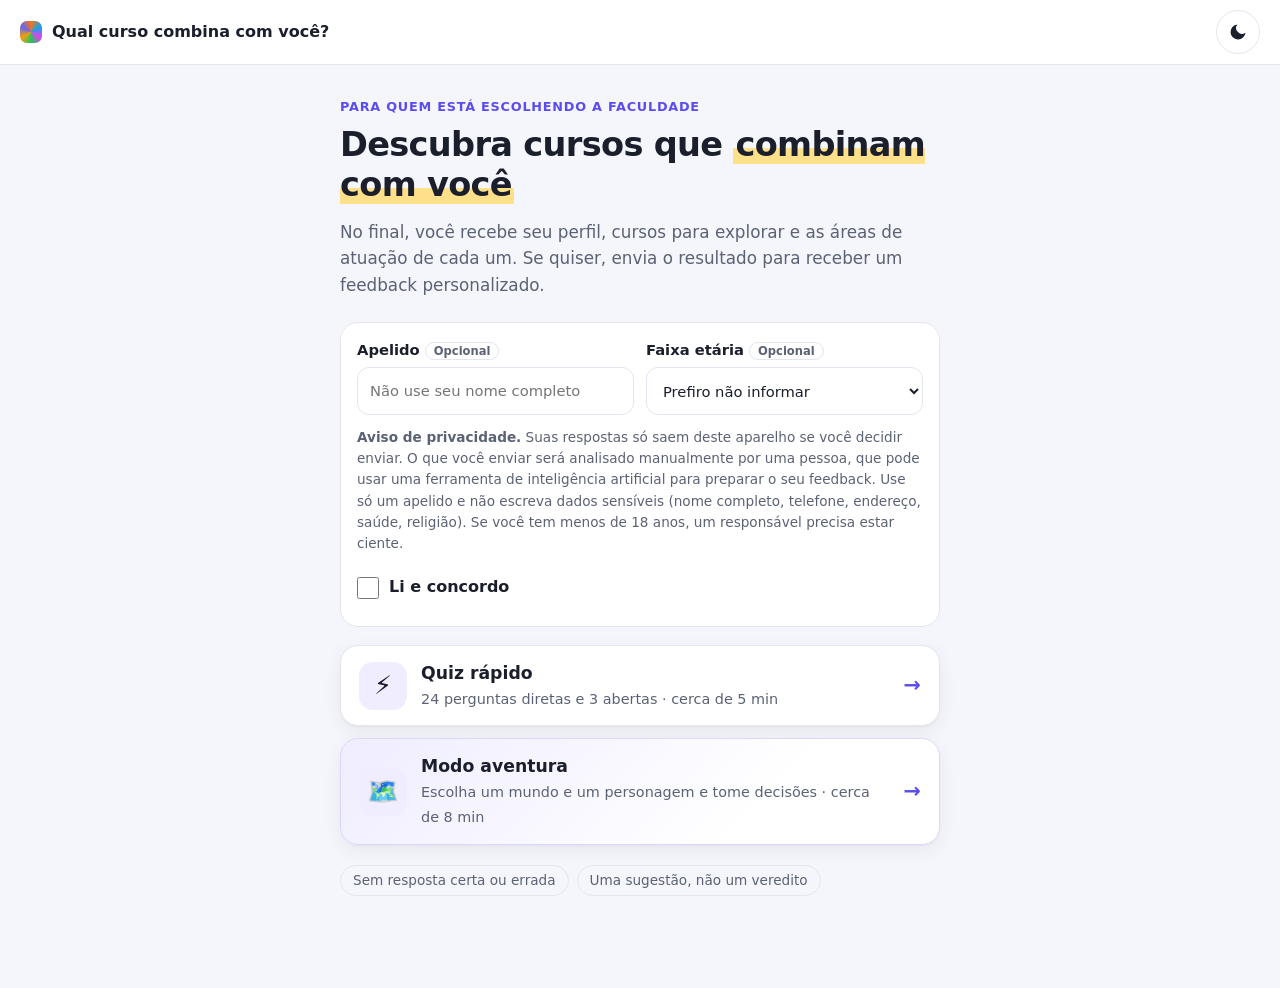
==== index.html @ d71a0f1b "Add files via upload" ====
<!DOCTYPE html>
<html lang="pt-BR">
<head>
  <meta charset="UTF-8">
  <meta name="viewport" content="width=device-width, initial-scale=1">
  <meta name="color-scheme" content="light dark">
  <title>Qual curso combina com você?</title>
  <link rel="icon" href="data:,">
  <script src="tema-inicial.js"></script>
  <link rel="stylesheet" href="style.css">
</head>
<body>
  <header class="topo">
    <span class="logo"><span class="logo-marca" aria-hidden="true"></span>Qual curso combina com você?</span>
    <button id="btn-tema" class="btn-tema" type="button" aria-label="Mudar tema">
      <svg class="icone-lua" viewBox="0 0 24 24" width="20" height="20" aria-hidden="true">
        <path fill="currentColor" d="M21 12.8A9 9 0 1 1 11.2 3a7 7 0 0 0 9.8 9.8z"/>
      </svg>
      <svg class="icone-sol" viewBox="0 0 24 24" width="20" height="20" aria-hidden="true">
        <circle cx="12" cy="12" r="4.5" fill="currentColor"/>
        <g stroke="currentColor" stroke-width="2" stroke-linecap="round">
          <path d="M12 2v2.5M12 19.5V22M2 12h2.5M19.5 12H22M4.9 4.9l1.8 1.8M17.3 17.3l1.8 1.8M4.9 19.1l1.8-1.8M17.3 6.7l1.8-1.8"/>
        </g>
      </svg>
    </button>
  </header>

  <main class="container">

    <!-- INTRO -->
    <section id="tela-intro" class="tela">
      <p class="sobretitulo">Para quem está escolhendo a faculdade</p>
      <h1>Descubra cursos que <span class="grifo">combinam com você</span></h1>
      <p class="lead">
        No final, você recebe seu perfil, cursos para explorar e as áreas de atuação de cada um.
        Se quiser, envia o resultado para receber um feedback personalizado.
      </p>

      <div id="entrada"></div>

      <div class="modos">
        <button id="btn-comecar" class="modo" type="button">
          <span class="modo-emoji" aria-hidden="true">⚡</span>
          <span class="modo-texto">
            <strong>Quiz rápido</strong>
            <span>24 perguntas diretas e 3 abertas · cerca de 5 min</span>
          </span>
          <span class="modo-seta" aria-hidden="true">→</span>
        </button>
        <a id="link-aventura" class="modo modo-aventura" href="jogo.html">
          <span class="modo-emoji" aria-hidden="true">🗺️</span>
          <span class="modo-texto">
            <strong>Modo aventura</strong>
            <span>Escolha um mundo e um personagem e tome decisões · cerca de 8 min</span>
          </span>
          <span class="modo-seta" aria-hidden="true">→</span>
        </a>
      </div>

      <ul class="chips">
        <li>Sem resposta certa ou errada</li>
        <li>Uma sugestão, não um veredito</li>
      </ul>
    </section>

    <!-- PERGUNTAS (escala) -->
    <section id="tela-quiz" class="tela" hidden>
      <div class="quiz-topo">
        <button id="btn-voltar" class="btn btn-link" type="button">← Voltar</button>
        <p id="contador" class="contador" aria-live="polite"></p>
      </div>
      <div class="progresso" aria-hidden="true"><div id="barra-progresso"></div></div>

      <div id="cartao-pergunta" class="cartao cartao-pergunta">
        <p class="enunciado">Quanto isso tem a ver com você?</p>
        <h2 id="pergunta-texto"></h2>
        <div id="opcoes" class="opcoes" role="group" aria-labelledby="pergunta-texto"></div>
      </div>

      <p id="incentivo" class="incentivo" aria-live="polite"></p>
      <p class="dica-teclado">Dica: você pode responder com as teclas 1 a 5.</p>
    </section>

    <!-- PERGUNTAS ABERTAS -->
    <section id="tela-abertas" class="tela" hidden>
      <p class="sobretitulo">Quase lá! Última etapa</p>
      <h2>Agora, conte um pouco sobre você</h2>
      <p class="lead">
        Escreva do seu jeito, como se estivesse contando para um amigo.
        Quanto mais detalhes, mais a análise fica com a sua cara.
      </p>
      <form id="form-abertas" novalidate></form>
      <div class="acoes">
        <button id="btn-voltar-abertas" class="btn btn-link" type="button">← Voltar</button>
        <button id="btn-finalizar" class="btn btn-primario" type="button">Ver meu resultado</button>
      </div>
    </section>

    <!-- RESULTADO: montado por resultado.js -->
    <section id="tela-resultado" class="tela" hidden></section>

  </main>

  <script src="data/perguntas.js"></script>
  <script src="data/profissoes.js"></script>
  <script src="nucleo.js"></script>
  <script src="interface-comum.js"></script>
  <script src="resultado.js"></script>
  <script src="app.js"></script>
</body>
</html>
---- style.css ----
:root {
  --bg: #f5f6fb;
  --card: #ffffff;
  --texto: #1b1f2c;
  --suave: #5b6275;
  --borda: #e3e6ef;
  --primaria: #5b4cf0;
  --primaria-escura: #4637d6;
  --primaria-suave: #efedff;
  --destaque-bg: #f3f1ff;
  --destaque-borda: #dcd7ff;
  --grifo: #ffe08a;
  --erro: #b42318;
  --erro-bg: #fff1f0;
  --raio: 18px;
  --raio-p: 12px;
  --sombra: 0 1px 2px rgba(20, 24, 40, 0.04), 0 6px 20px rgba(20, 24, 40, 0.06);

  /* Uma cor por perfil RIASEC */
  --cor-R: #f97316;
  --cor-I: #0ea5e9;
  --cor-A: #d946ef;
  --cor-S: #22c55e;
  --cor-E: #f59e0b;
  --cor-C: #6366f1;
}

/* Tema escuro: o atributo data-tema é definido no <head> e pelo botão ☀/☾ */
:root[data-tema="escuro"] {
  color-scheme: dark;
  --bg: #0f1220;
  --card: #181c2e;
  --texto: #e8eaf3;
  --suave: #a3a9bd;
  --borda: #2a3048;
  --primaria: #6d5ff5;
  --primaria-escura: #8174ff;
  --primaria-suave: #24224a;
  --destaque-bg: #1c1d3a;
  --destaque-borda: #34326a;
  --grifo: #6b4f00;
  --erro: #ff8a80;
  --erro-bg: #3a1a1a;
  --sombra: 0 1px 2px rgba(0, 0, 0, 0.3), 0 6px 20px rgba(0, 0, 0, 0.25);
}

* { box-sizing: border-box; }

body {
  margin: 0;
  font-family: system-ui, -apple-system, "Segoe UI", Roboto, sans-serif;
  background: var(--bg);
  color: var(--texto);
  line-height: 1.55;
  -webkit-font-smoothing: antialiased;
}

/* ---------- Topo ---------- */
.topo {
  background: var(--card);
  border-bottom: 1px solid var(--borda);
  padding: 10px 20px;
  display: flex;
  justify-content: space-between;
  align-items: center;
  gap: 12px;
}
.btn-tema {
  flex: none;
  width: 44px; height: 44px;
  display: grid; place-items: center;
  border: 1px solid var(--borda);
  border-radius: 50%;
  background: var(--card);
  color: var(--texto);
  cursor: pointer;
}
.btn-tema:hover { border-color: var(--primaria); color: var(--primaria); }
.btn-tema:focus-visible { outline: 3px solid var(--primaria); outline-offset: 2px; }
/* No claro mostra a lua (ir para o escuro); no escuro mostra o sol */
.icone-sol { display: none; }
[data-tema="escuro"] .icone-sol { display: block; }
[data-tema="escuro"] .icone-lua { display: none; }
.logo { display: inline-flex; align-items: center; gap: 10px; font-weight: 700; }
.logo-marca {
  width: 22px; height: 22px; border-radius: 7px;
  background: conic-gradient(var(--cor-R), var(--cor-I), var(--cor-A), var(--cor-S), var(--cor-E), var(--cor-C), var(--cor-R));
}

.container {
  max-width: 640px;
  margin: 0 auto;
  padding: 32px 20px 64px;
}

/* ---------- Tipografia ---------- */
h1 { font-size: 2.1rem; line-height: 1.2; margin: 0 0 14px; letter-spacing: -0.02em; }
h2 { font-size: 1.5rem; line-height: 1.3; margin: 0 0 12px; letter-spacing: -0.01em; }
h3 { font-size: 1.05rem; margin: 0 0 14px; }
h1:focus, h2:focus { outline: none; }

.sobretitulo {
  margin: 0 0 8px;
  font-size: 0.8rem;
  font-weight: 700;
  letter-spacing: 0.06em;
  text-transform: uppercase;
  color: var(--primaria);
}
.grifo {
  background: linear-gradient(transparent 60%, var(--grifo) 60%);
  padding: 0 2px;
}
.lead { color: var(--suave); font-size: 1.05rem; margin: 0 0 24px; }

/* ---------- Telas ---------- */
.tela { animation: aparecer 0.3s ease-out; }
@keyframes aparecer {
  from { opacity: 0; transform: translateY(8px); }
  to { opacity: 1; transform: none; }
}

/* ---------- Intro ---------- */
.etapas { list-style: none; padding: 0; margin: 0 0 20px; display: grid; gap: 10px; }
.etapas li {
  display: flex; align-items: center; gap: 14px;
  background: var(--card);
  border: 1px solid var(--borda);
  border-radius: var(--raio-p);
  padding: 12px 16px;
}
.etapas strong { display: block; }
.etapas span:not(.etapa-num) { color: var(--suave); font-size: 0.92rem; }
.etapa-num {
  flex: none;
  width: 32px; height: 32px; border-radius: 50%;
  display: grid; place-items: center;
  background: var(--primaria-suave); color: var(--primaria);
  font-weight: 700;
}

/* Escolha entre quiz rápido e modo aventura */
.modos { display: grid; gap: 12px; margin: 0 0 20px; }
.modo {
  font: inherit;
  color: var(--texto);
  text-decoration: none;
  text-align: left;
  display: flex; align-items: center; gap: 14px;
  width: 100%;
  min-height: 76px;
  padding: 14px 18px;
  background: var(--card);
  border: 1.5px solid var(--borda);
  border-radius: var(--raio);
  box-shadow: var(--sombra);
  cursor: pointer;
  transition: border-color 0.15s, transform 0.1s;
}
.modo:hover { border-color: var(--primaria); }
.modo:active { transform: scale(0.99); }
.modo:focus-visible { outline: 3px solid var(--primaria); outline-offset: 2px; }
.modo-emoji {
  flex: none;
  width: 48px; height: 48px; border-radius: 14px;
  display: grid; place-items: center;
  font-size: 1.6rem;
  background: var(--primaria-suave);
}
.modo-texto { flex: 1; }
.modo-texto strong { display: block; font-size: 1.08rem; }
.modo-texto span { color: var(--suave); font-size: 0.9rem; }
.modo-seta { flex: none; font-size: 1.3rem; color: var(--primaria); font-weight: 700; }
.modo-aventura {
  background: linear-gradient(135deg, var(--primaria-suave), var(--card) 70%);
  border-color: var(--destaque-borda);
}

.chips { list-style: none; padding: 0; margin: 0 0 28px; display: flex; flex-wrap: wrap; gap: 8px; }
.chips li {
  font-size: 0.85rem;
  color: var(--suave);
  border: 1px solid var(--borda);
  border-radius: 99px;
  padding: 4px 12px;
}

.aviso {
  font-size: 0.85rem;
  color: var(--suave);
  border-left: 3px solid var(--borda);
  padding: 4px 0 4px 14px;
  margin: 28px 0;
}

/* ---------- Entrada: apelido, faixa etária e consentimento ---------- */
.entrada {
  display: grid;
  grid-template-columns: 1fr 1fr;
  gap: 12px;
  background: var(--card);
  border: 1px solid var(--borda);
  border-radius: var(--raio);
  padding: 16px;
  margin: 0 0 18px;
}
.entrada-campo { display: grid; gap: 6px; align-content: start; min-width: 0; font-weight: 600; font-size: 0.92rem; }
.entrada-campo input, .entrada-campo select {
  font: inherit;
  font-weight: 400;
  color: var(--texto);
  background: var(--card);
  width: 100%;
  min-height: 48px;
  padding: 10px 12px;
  border: 1.5px solid var(--borda);
  border-radius: var(--raio-p);
}
.entrada-campo input:focus, .entrada-campo select:focus { border-color: var(--primaria); outline: none; }
.entrada-aviso, .entrada-concordo, .entrada .erro { grid-column: 1 / -1; }
.entrada-aviso { margin: 0; font-size: 0.85rem; color: var(--suave); }
.entrada-concordo { display: flex; align-items: center; gap: 10px; min-height: 44px; font-weight: 600; cursor: pointer; }
.entrada-concordo input { width: 22px; height: 22px; margin: 0; accent-color: var(--primaria); }
.entrada .erro { margin: 0; }

/* ---------- Botões ---------- */
.btn {
  font: inherit;
  cursor: pointer;
  border: 1px solid var(--borda);
  background: var(--card);
  color: var(--texto);
  min-height: 48px;
  padding: 12px 22px;
  border-radius: var(--raio-p);
  font-weight: 600;
  transition: background 0.15s, border-color 0.15s, transform 0.1s;
}
.btn:hover { border-color: var(--primaria); }
.btn:active { transform: scale(0.98); }
.btn:focus-visible, .opcao:focus-visible, textarea:focus-visible {
  outline: 3px solid var(--primaria);
  outline-offset: 2px;
}
.btn-primario { background: var(--primaria); color: #fff; border-color: var(--primaria); }
.btn-primario:hover { background: var(--primaria-escura); border-color: var(--primaria-escura); }
.btn-grande { width: 100%; font-size: 1.1rem; min-height: 56px; }
.btn-link { border: none; background: none; color: var(--suave); padding: 8px 0; min-height: 40px; }
.btn-link:hover { color: var(--texto); }

/* ---------- Quiz ---------- */
.quiz-topo { display: flex; justify-content: space-between; align-items: center; margin-bottom: 8px; }
.contador { color: var(--suave); font-size: 0.88rem; margin: 0; font-variant-numeric: tabular-nums; }

.progresso { height: 8px; background: var(--borda); border-radius: 99px; overflow: hidden; margin-bottom: 24px; }
#barra-progresso {
  height: 100%; width: 0;
  background: linear-gradient(90deg, var(--primaria), var(--cor-A));
  border-radius: 99px;
  transition: width 0.3s ease;
}

.cartao-pergunta { padding: 28px 24px; }
.cartao-pergunta.entrar { animation: aparecer 0.25s ease-out; }
.enunciado { color: var(--suave); margin: 0 0 6px; font-size: 0.95rem; }
#pergunta-texto { font-size: 1.45rem; line-height: 1.3; margin: 0 0 24px; }

.opcoes { display: grid; gap: 10px; }
.opcao {
  font: inherit;
  color: var(--texto);
  display: flex; align-items: center; gap: 14px;
  text-align: left;
  cursor: pointer;
  min-height: 52px;
  padding: 10px 16px;
  border-radius: var(--raio-p);
  border: 1.5px solid var(--borda);
  background: var(--card);
  transition: background 0.15s, border-color 0.15s;
}
.opcao:hover { border-color: var(--primaria); background: var(--destaque-bg); }
.opcao-num {
  flex: none;
  width: 28px; height: 28px; border-radius: 50%;
  display: grid; place-items: center;
  font-size: 0.85rem; font-weight: 700;
  border: 1.5px solid var(--borda);
  color: var(--suave);
}
.opcao.selecionada { border-color: var(--primaria); background: var(--primaria-suave); font-weight: 600; }
.opcao.selecionada .opcao-num { background: var(--primaria); border-color: var(--primaria); color: #fff; }

.incentivo { min-height: 1.5em; margin: 16px 0 0; text-align: center; font-weight: 600; color: var(--primaria); }
.dica-teclado { text-align: center; color: var(--suave); font-size: 0.82rem; margin: 4px 0 0; }
@media (hover: none) { .dica-teclado { display: none; } }

/* ---------- Perguntas abertas ---------- */
.campo { margin-bottom: 22px; }
.campo label { display: flex; align-items: baseline; gap: 8px; flex-wrap: wrap; font-weight: 600; margin-bottom: 4px; }
.selo-opcional {
  font-size: 0.72rem; font-weight: 600;
  color: var(--suave);
  border: 1px solid var(--borda);
  border-radius: 99px;
  padding: 1px 8px;
}
.campo .dica { display: block; color: var(--suave); font-size: 0.88rem; margin-bottom: 8px; }
.campo textarea {
  width: 100%;
  min-height: 110px;
  font: inherit;
  color: var(--texto);
  background: var(--card);
  padding: 12px 14px;
  border: 1.5px solid var(--borda);
  border-radius: var(--raio-p);
  resize: vertical;
}
.campo textarea:focus { border-color: var(--primaria); outline: none; }
.campo.invalido textarea { border-color: var(--erro); background: var(--erro-bg); }
.contagem { font-size: 0.8rem; color: var(--suave); text-align: right; margin-top: 4px; font-variant-numeric: tabular-nums; }
.erro { color: var(--erro); font-size: 0.9rem; font-weight: 600; margin: 0 0 12px; }
.acoes { display: flex; justify-content: space-between; align-items: center; gap: 12px; }

/* ---------- Resultado ---------- */
.cartao {
  background: var(--card);
  border: 1px solid var(--borda);
  border-radius: var(--raio);
  padding: 22px;
  margin-bottom: 18px;
  box-shadow: var(--sombra);
}
.cartao.destaque { background: var(--destaque-bg); border-color: var(--destaque-borda); }

.perfil-resumo { color: var(--suave); margin: -6px 0 18px; }

.barra-linha {
  display: grid;
  grid-template-columns: 112px 1fr 44px;
  gap: 12px;
  align-items: center;
  margin-bottom: 10px;
  font-size: 0.92rem;
}
.barra-nome { display: flex; align-items: center; gap: 8px; }
.barra-nome::before {
  content: ""; flex: none; width: 10px; height: 10px; border-radius: 50%;
  background: var(--cor);
}
.barra-linha.forte .barra-nome { font-weight: 700; }
.barra-fundo { background: var(--borda); border-radius: 99px; height: 12px; overflow: hidden; }
.barra-valor { height: 100%; width: 0; background: var(--cor); border-radius: 99px; transition: width 0.8s ease-out; }
.barra-linha:not(.forte) .barra-valor { opacity: 0.55; }
.barra-pct { color: var(--suave); text-align: right; font-variant-numeric: tabular-nums; }

.perfil-R { --cor: var(--cor-R); }
.perfil-I { --cor: var(--cor-I); }
.perfil-A { --cor: var(--cor-A); }
.perfil-S { --cor: var(--cor-S); }
.perfil-E { --cor: var(--cor-E); }
.perfil-C { --cor: var(--cor-C); }

.lista-cursos { list-style: none; counter-reset: curso; padding: 0; margin: 0; display: grid; gap: 10px; }
.lista-cursos li {
  counter-increment: curso;
  display: grid;
  grid-template-columns: 28px 1fr;
  gap: 2px 12px;
  padding: 12px 14px;
  border: 1px solid var(--borda);
  border-radius: var(--raio-p);
}
.lista-cursos li::before {
  content: counter(curso);
  grid-row: span 2;
  width: 28px; height: 28px; border-radius: 50%;
  display: grid; place-items: center;
  background: var(--primaria-suave); color: var(--primaria);
  font-weight: 700; font-size: 0.85rem;
}
.lista-cursos li > * { grid-column: 2; }
/* Nome do curso ocupa a linha; se não couber, a afinidade desce para baixo dele */
.curso-topo { display: flex; flex-wrap: wrap; justify-content: space-between; align-items: baseline; gap: 0 10px; }
.curso-topo strong { flex: 1 1 14rem; }
.curso-afinidade {
  flex: none;
  font-size: 0.75rem; font-weight: 600;
  color: var(--suave);
  border: 1px solid var(--borda);
  border-radius: 99px;
  padding: 1px 9px;
}
.curso-afinidade.nivel-muito { color: var(--primaria); background: var(--primaria-suave); border-color: transparent; }
.curso-afinidade.nivel-pouco { font-weight: 400; }
.lista-cursos .curso-resumo { color: var(--suave); font-size: 0.92rem; }
.cartao-dica { color: var(--suave); font-size: 0.88rem; margin: -8px 0 14px; }

.btn-areas {
  justify-self: start;
  font: inherit;
  font-size: 0.88rem;
  font-weight: 600;
  color: var(--primaria);
  background: var(--primaria-suave);
  border: none;
  border-radius: 99px;
  padding: 6px 14px;
  margin-top: 8px;
  min-height: 36px;
  cursor: pointer;
}
.btn-areas:hover { background: var(--destaque-borda); }
.btn-areas:focus-visible { outline: 3px solid var(--primaria); outline-offset: 2px; }
.ia-curso .btn-areas { display: block; }

/* ---------- Organograma (janela de áreas) ---------- */
.dialogo {
  width: min(560px, calc(100% - 32px));
  max-height: 88vh;
  padding: 0;
  border: 1px solid var(--borda);
  border-radius: var(--raio);
  background: var(--bg);
  color: var(--texto);
  box-shadow: 0 20px 60px rgba(0, 0, 0, 0.3);
  overflow: hidden; /* a rolagem fica no .dialogo-corpo */
}
.dialogo[open] { animation: aparecer 0.25s ease-out; }
.dialogo::backdrop { background: rgba(10, 12, 25, 0.55); }
body:has(.dialogo[open]) { overflow: hidden; }
.dialogo-corpo { max-height: 88vh; overflow-y: auto; padding: 18px 20px 8px; }
.dialogo-topo { display: flex; justify-content: space-between; align-items: center; margin-bottom: 10px; }
.dialogo-topo .sobretitulo { margin: 0; }
.btn-fechar {
  width: 40px; height: 40px;
  border: 1px solid var(--borda); border-radius: 50%;
  background: var(--card); color: var(--texto);
  font-size: 1rem; cursor: pointer;
}
.btn-fechar:hover { border-color: var(--primaria); }
.btn-fechar:focus-visible { outline: 3px solid var(--primaria); outline-offset: 2px; }

/* Nó raiz: o curso */
.organo-raiz {
  background: var(--card);
  border: 1px solid var(--borda);
  border-top: 5px solid var(--cor);
  border-radius: var(--raio-p);
  padding: 16px 18px;
  text-align: center;
  position: relative;
}
.organo-raiz h2 { font-size: 1.25rem; margin: 0 0 4px; }
.organo-raiz p { color: var(--suave); font-size: 0.92rem; margin: 0 0 10px; }
.organo-nivel {
  display: inline-block;
  font-size: 0.82rem; font-weight: 700;
  color: var(--primaria);
  background: var(--primaria-suave);
  border-radius: 99px;
  padding: 3px 12px;
}

/* Ramos: linha vertical saindo da raiz e um traço para cada área */
.organo-ramos {
  list-style: none;
  margin: 0 0 0 22px;
  padding: 18px 0 0 0;
  border-left: 2px solid var(--borda);
}
.organo-ramo { position: relative; padding-left: 22px; margin-bottom: 12px; }
.organo-ramo:last-child { margin-bottom: 0; }
.organo-ramo::before {
  content: "";
  position: absolute;
  left: 0; top: 26px;
  width: 22px;
  border-top: 2px solid var(--borda);
}
/* Esconde o resto da linha vertical abaixo do último ramo */
.organo-ramo:last-child::after {
  content: "";
  position: absolute;
  left: -2px; top: 28px; bottom: 0;
  width: 2px;
  background: var(--bg);
}

.organo-no {
  background: var(--card);
  border: 1px solid var(--borda);
  border-left: 4px solid var(--cor);
  border-radius: var(--raio-p);
  padding: 12px 14px;
}
.organo-ramo.melhor .organo-no { border-color: var(--cor); box-shadow: var(--sombra); }
.organo-no-topo { display: flex; justify-content: space-between; align-items: center; gap: 8px; flex-wrap: wrap; }
.selo-melhor {
  font-size: 0.72rem; font-weight: 700;
  color: #fff;
  background: var(--primaria);
  border-radius: 99px;
  padding: 2px 10px;
}
.organo-desc { margin: 4px 0 10px; color: var(--suave); font-size: 0.9rem; }
.medidor { height: 8px; background: var(--borda); border-radius: 99px; overflow: hidden; }
.medidor-valor { height: 100%; width: 0; background: var(--cor); border-radius: 99px; transition: width 0.7s ease-out; }
.organo-rodape {
  display: flex; justify-content: space-between; gap: 8px; flex-wrap: wrap;
  margin-top: 6px;
  font-size: 0.8rem;
}
.organo-nivel-area { font-weight: 700; font-variant-numeric: tabular-nums; }
.organo-perfis { color: var(--suave); }

/* Janela de exportar PDF */
.dialogo-pequeno { width: min(440px, calc(100% - 32px)); }
.dialogo-pequeno h2 { font-size: 1.2rem; margin: 0; }
.dialogo-texto { color: var(--suave); margin: 0 0 14px; }
.dialogo-nota { font-size: 0.85rem; }
.pdf-opcoes { display: grid; gap: 8px; margin-bottom: 16px; }
.opcao-pdf {
  display: flex; align-items: center; gap: 12px;
  min-height: 48px;
  padding: 10px 14px;
  background: var(--card);
  border: 1.5px solid var(--borda);
  border-radius: var(--raio-p);
  cursor: pointer;
}
.opcao-pdf:has(input:checked) { border-color: var(--primaria); background: var(--primaria-suave); }
.opcao-pdf input { width: 20px; height: 20px; accent-color: var(--primaria); flex: none; }
.opcao-pdf span { flex: 1; font-weight: 600; }
.opcao-pdf small { color: var(--suave); }
.acoes-dialogo { justify-content: flex-end; padding-bottom: 12px; }

/* Celular: a janela vira uma "gaveta" que sobe de baixo */
@media (max-width: 560px) {
  .dialogo {
    width: 100%;
    max-width: 100%;
    margin: auto 0 0;
    border-radius: var(--raio) var(--raio) 0 0;
    border-bottom: none;
  }
  .dialogo[open] { animation: subir 0.3s ease-out; }
  .organo-ramos { margin-left: 12px; }
}
@keyframes subir { from { transform: translateY(40px); opacity: 0; } to { transform: none; opacity: 1; } }

/* Análise da IA */
.ia-status { color: var(--suave); }
.ia-carregando p { margin: 0 0 14px; }
.esqueleto { display: grid; gap: 10px; }
.esqueleto div {
  height: 12px; border-radius: 99px;
  background: linear-gradient(90deg, var(--borda) 25%, var(--card) 50%, var(--borda) 75%);
  background-size: 200% 100%;
  animation: brilho 1.4s infinite linear;
}
.esqueleto div:nth-child(2) { width: 92%; }
.esqueleto div:nth-child(3) { width: 78%; }
.esqueleto div:nth-child(4) { width: 60%; }
@keyframes brilho { from { background-position: 200% 0; } to { background-position: -200% 0; } }

#ia-conteudo h4 { margin: 22px 0 8px; font-size: 1rem; }
#ia-conteudo h4:first-child { margin-top: 0; }
#ia-conteudo p { margin: 0; }
#ia-conteudo ul { margin: 0; padding-left: 20px; }
#ia-conteudo li { margin-bottom: 8px; }
.ia-curso {
  background: var(--card);
  border: 1px solid var(--destaque-borda);
  border-radius: var(--raio-p);
  padding: 12px 14px;
  margin-bottom: 8px;
}
.ia-curso strong { display: block; margin-bottom: 2px; }
.ia-curso .selo-ia {
  display: inline-block;
  margin-left: 8px;
  vertical-align: 2px;
  font-size: 0.72rem; font-weight: 600;
  color: var(--suave);
  border: 1px dashed var(--suave);
  border-radius: 99px;
  padding: 0 8px;
}
.ia-curso.fora-da-base { border-style: dashed; }
.ia-curso span { color: var(--suave); font-size: 0.94rem; }

.acoes-resultado { justify-content: flex-end; flex-wrap: wrap; }

/* Enviar o resultado */
.cartao-enviar p { margin: 0 0 14px; }
.acoes-enviar { display: grid; grid-template-columns: 1fr 1fr; gap: 10px; }
.btn-whatsapp {
  display: flex; align-items: center; justify-content: center;
  text-align: center;
  text-decoration: none;
  background: #0b7a3e; color: #fff; border-color: #0b7a3e;
}
.btn-whatsapp:hover { background: #096332; border-color: #096332; }
.cartao-enviar .copiar-status { min-height: 1.5em; margin: 10px 0 6px; font-size: 0.9rem; font-weight: 600; color: #0b7a3e; }
:root[data-tema="escuro"] .cartao-enviar .copiar-status { color: #5ee0a0; }
.cartao-enviar .copiar-status.falhou { color: var(--erro); }
.rotulo-texto { display: block; font-size: 0.85rem; font-weight: 600; margin-bottom: 4px; }
.texto-resultado {
  width: 100%;
  font: 0.82rem/1.45 ui-monospace, Consolas, monospace;
  color: var(--texto);
  background: var(--card);
  padding: 10px 12px;
  border: 1.5px solid var(--borda);
  border-radius: var(--raio-p);
  resize: vertical;
}

/* ---------- Celular ---------- */
@media (max-width: 480px) {
  .container { padding: 24px 16px 48px; }
  h1 { font-size: 1.7rem; }
  .cartao-pergunta { padding: 22px 16px; }
  #pergunta-texto { font-size: 1.25rem; }
  .barra-linha { grid-template-columns: 108px 1fr 40px; gap: 8px; font-size: 0.88rem; }
  .acoes-resultado .btn { flex: 1; }
  .entrada, .acoes-enviar { grid-template-columns: 1fr; }
  .btn-areas { justify-self: stretch; width: 100%; min-height: 44px; }
}

/* Elementos que só existem no PDF */
.so-pdf { display: none; }

/* ---------- Menos movimento ---------- */
@media (prefers-reduced-motion: reduce) {
  *, *::before, *::after { animation: none !important; transition: none !important; }
}

/* ---------- Impressão / PDF ---------- */
@page { size: A4; margin: 14mm 14mm 16mm; }

@media print {
  /* Sem animações: o navegador refaz a página ao imprimir e capturava o
     "fade-in" no meio, deixando o texto cinza ou invisível */
  *, *::before, *::after {
    animation: none !important;
    transition: none !important;
    -webkit-print-color-adjust: exact;
    print-color-adjust: exact; /* mantém barras e cores mesmo sem "gráficos de fundo" */
  }

  /* Sempre claro e com texto escuro, mesmo se a tela estiver no tema escuro */
  :root, :root[data-tema="escuro"] {
    color-scheme: light;
    --bg: #fff; --card: #fff; --texto: #000; --suave: #2f3441; --borda: #cfd4df;
    --primaria: #4637d6; --primaria-suave: #ecebff;
    --destaque-bg: #fff; --destaque-borda: #cfd4df; --sombra: none;
  }
  body { background: #fff; font-size: 11pt; }
  .container { max-width: none; padding: 0; }

  /* O que não faz sentido no papel */
  .topo, .acoes, .btn, .btn-areas, .btn-tema, .cartao-dica,
  .dialogo, .painel-teste, .cartao.sem-ia, .cartao-enviar { display: none !important; }

  .so-pdf:not([hidden]) { display: block; }
  .pdf-cabecalho {
    display: flex !important;
    justify-content: space-between;
    align-items: center;
    padding-bottom: 10px;
    margin-bottom: 18px;
    border-bottom: 2px solid var(--primaria);
    font-size: 9.5pt;
    color: var(--suave);
  }
  .pdf-cabecalho .logo { color: var(--texto); font-size: 11pt; }

  h2 { font-size: 18pt; }
  .cartao { box-shadow: none; break-inside: avoid; padding: 14px 18px; margin-bottom: 12px; }
  .cartao.destaque { border-left: 4px solid var(--primaria); }
  .lista-cursos li, .ia-curso { break-inside: avoid; }
  .barra-linha:not(.forte) .barra-valor { opacity: 0.7; }
  .barra-valor, .medidor-valor { transition: none; }

  /* Áreas de atuação: começam em página nova, um curso por bloco */
  .pdf-areas { break-before: page; }
  .pdf-areas > h3 { font-size: 14pt; margin-bottom: 14px; }
  .pdf-curso { break-inside: avoid; margin-bottom: 22px; }
  .organo-raiz h4 { font-size: 13pt; margin: 0 0 4px; }
  .organo-ramo { break-inside: avoid; margin-bottom: 8px; }
  .organo-ramo:last-child::after { background: #fff; }
  .organo-no { padding: 8px 12px; }
  .organo-desc { margin: 2px 0 6px; }

  .aviso { break-inside: avoid; color: var(--suave); }
}
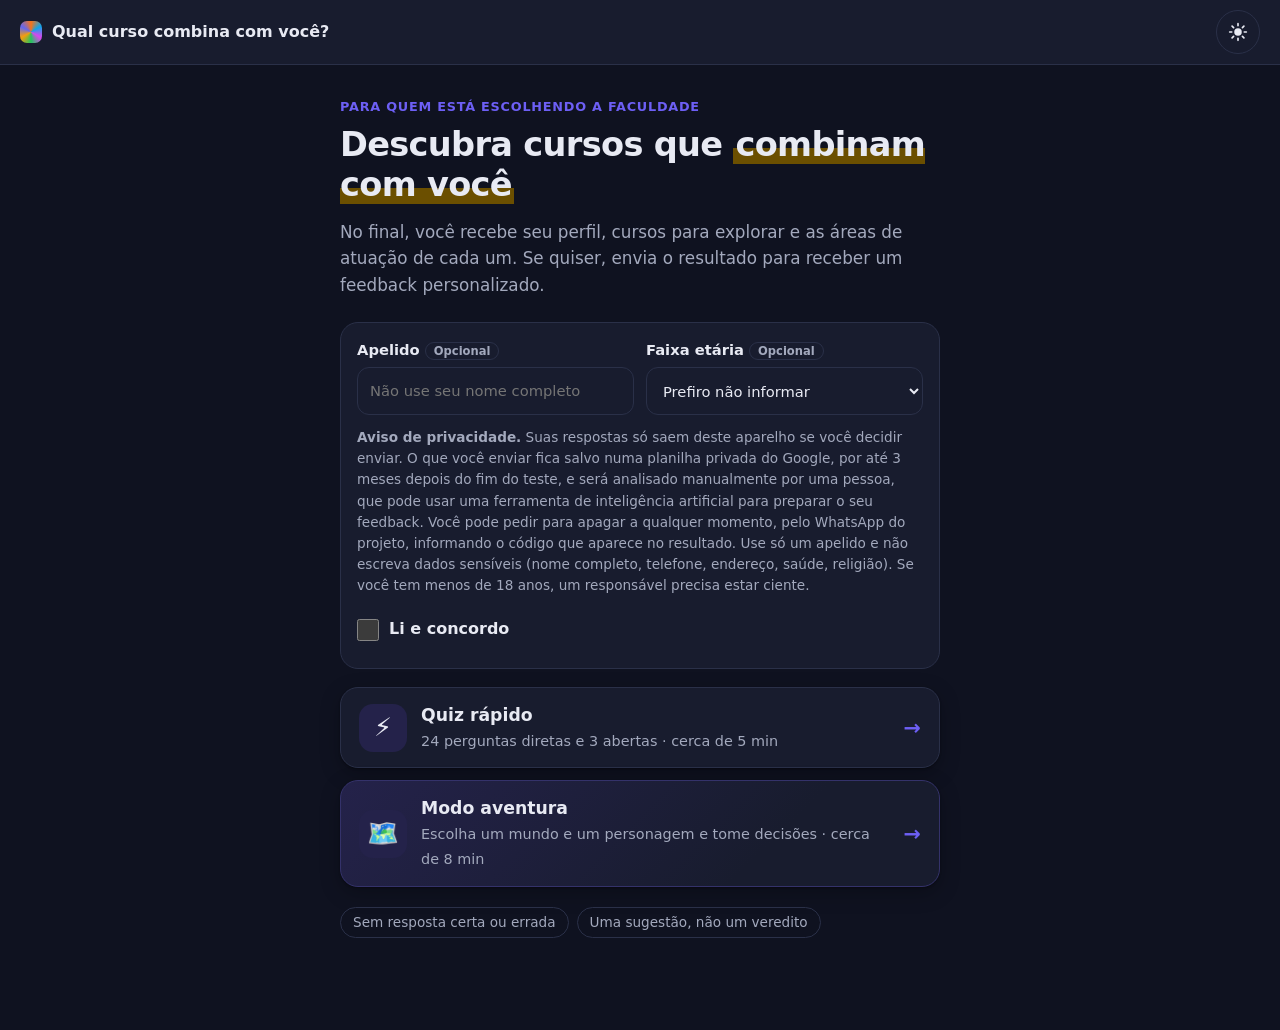
==== commit d8d7eacb: "Deixar o tema escuro como padrão Co-Authored-By: Claude Opus 5.5 <noreply@anthropic.com>" ====
--- a/index.html
+++ b/index.html
@@ -3,7 +3,7 @@
 <head>
   <meta charset="UTF-8">
   <meta name="viewport" content="width=device-width, initial-scale=1">
-  <meta name="color-scheme" content="light dark">
+  <meta name="color-scheme" content="dark light">
   <title>Qual curso combina com você?</title>
   <link rel="icon" href="data:,">
   <script src="tema-inicial.js"></script>
--- a/style.css
+++ b/style.css
@@ -596,6 +596,9 @@
 /* Enviar o resultado */
 .cartao-enviar p { margin: 0 0 14px; }
 .acoes-enviar { display: grid; grid-template-columns: 1fr 1fr; gap: 10px; }
+.btn-enviar { width: 100%; }
+.btn-enviar:disabled { opacity: 0.7; cursor: default; }
+.cartao-enviar .nota-enviar { margin: 8px 0 0; font-size: 0.82rem; color: var(--suave); }
 .btn-whatsapp {
   display: flex; align-items: center; justify-content: center;
   text-align: center;
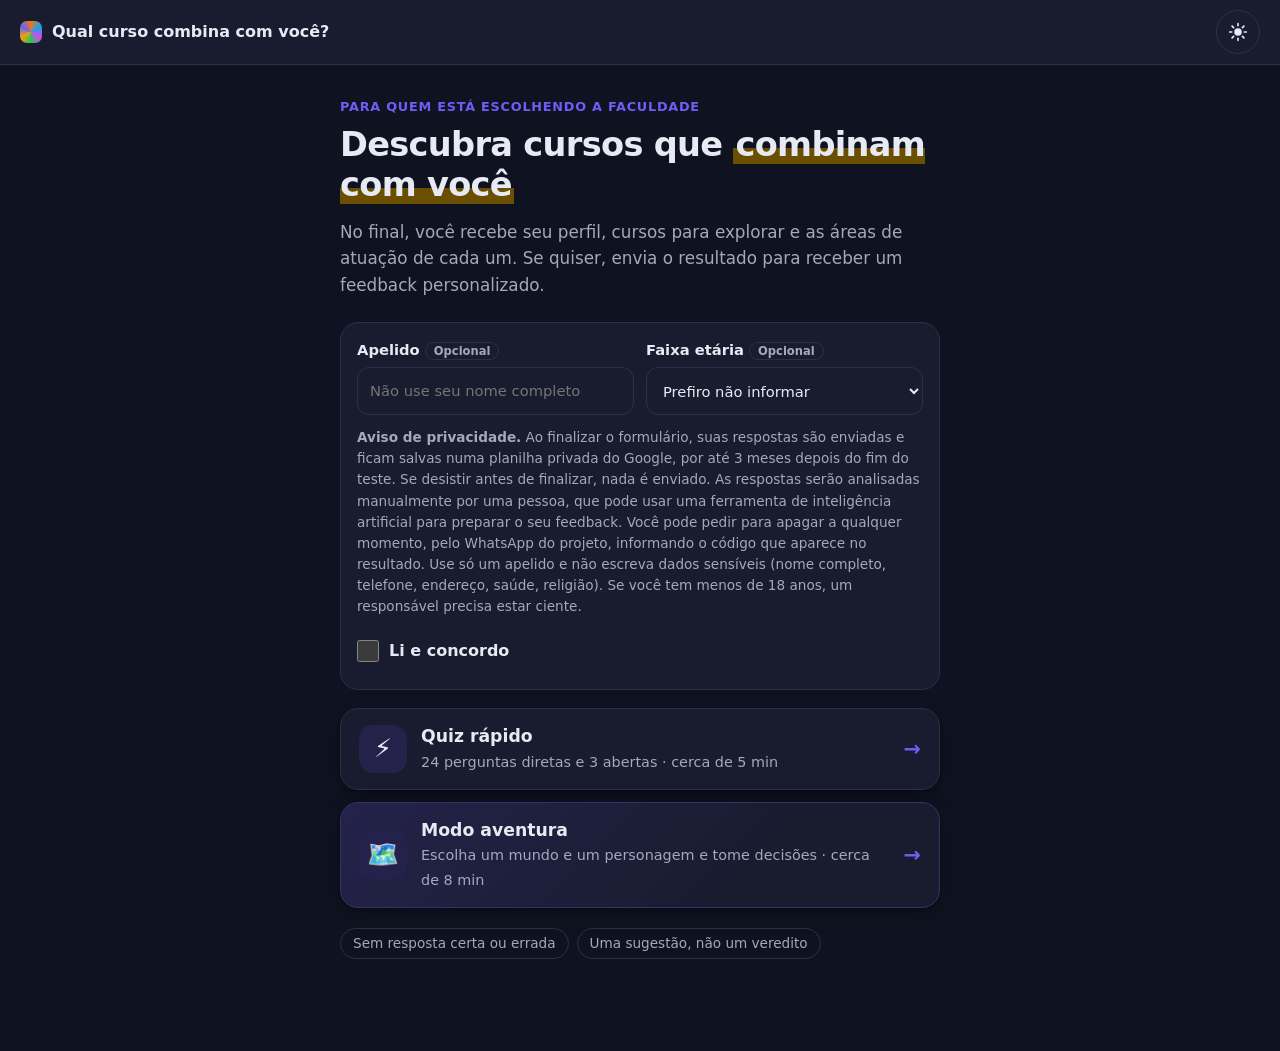
==== commit 04b0f268: "Salvar na planilha ao finalizar o formulário Co-Authored-By: Claude Opus 5.5 <noreply@anthropic.com>" ====
--- a/index.html
+++ b/index.html
@@ -90,9 +90,10 @@
         Quanto mais detalhes, mais a análise fica com a sua cara.
       </p>
       <form id="form-abertas" novalidate></form>
+      <p class="nota-finalizar">Ao finalizar, suas respostas são enviadas para a planilha privada do projeto.</p>
       <div class="acoes">
         <button id="btn-voltar-abertas" class="btn btn-link" type="button">← Voltar</button>
-        <button id="btn-finalizar" class="btn btn-primario" type="button">Ver meu resultado</button>
+        <button id="btn-finalizar" class="btn btn-primario" type="button">Finalizar formulário</button>
       </div>
     </section>
 
--- a/style.css
+++ b/style.css
@@ -597,8 +597,10 @@
 .cartao-enviar p { margin: 0 0 14px; }
 .acoes-enviar { display: grid; grid-template-columns: 1fr 1fr; gap: 10px; }
 .btn-enviar { width: 100%; }
-.btn-enviar:disabled { opacity: 0.7; cursor: default; }
-.cartao-enviar .nota-enviar { margin: 8px 0 0; font-size: 0.82rem; color: var(--suave); }
+.bloco-planilha { margin-bottom: 16px; padding-bottom: 14px; border-bottom: 1px solid var(--destaque-borda); }
+.cartao-enviar .bloco-planilha .copiar-status { margin: 0; }
+.bloco-planilha .btn-enviar { margin-top: 10px; }
+.nota-finalizar { font-size: 0.85rem; color: var(--suave); margin: 0 0 12px; }
 .btn-whatsapp {
   display: flex; align-items: center; justify-content: center;
   text-align: center;
@@ -608,7 +610,8 @@
 .btn-whatsapp:hover { background: #096332; border-color: #096332; }
 .cartao-enviar .copiar-status { min-height: 1.5em; margin: 10px 0 6px; font-size: 0.9rem; font-weight: 600; color: #0b7a3e; }
 :root[data-tema="escuro"] .cartao-enviar .copiar-status { color: #5ee0a0; }
-.cartao-enviar .copiar-status.falhou { color: var(--erro); }
+.cartao-enviar .copiar-status.falhou,
+:root[data-tema="escuro"] .cartao-enviar .copiar-status.falhou { color: var(--erro); }
 .rotulo-texto { display: block; font-size: 0.85rem; font-weight: 600; margin-bottom: 4px; }
 .texto-resultado {
   width: 100%;
